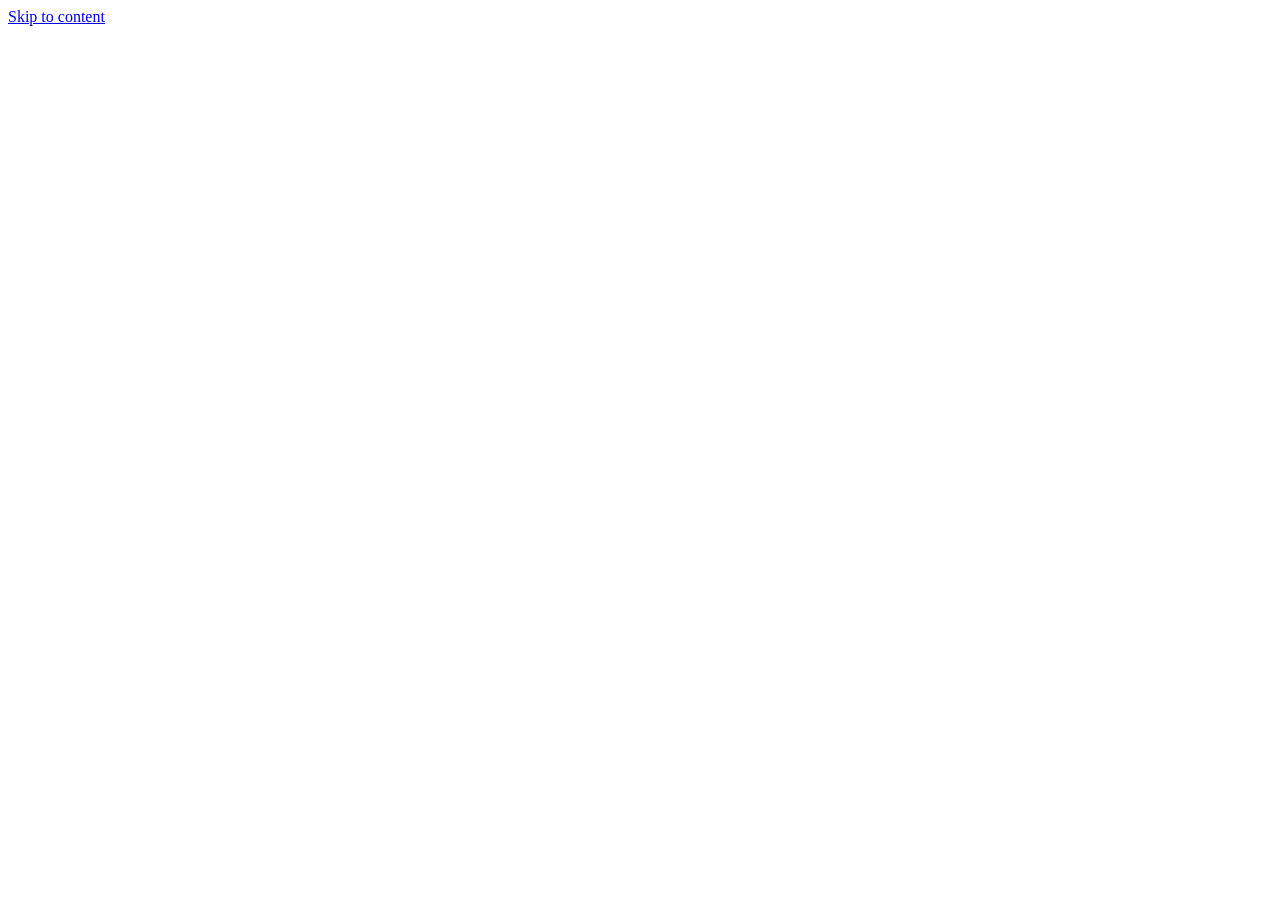
==== web/index.html @ 2badd060 "Add compatibility dating app prototype Co-authored-by: Copilot <223556219+Copilot@users.noreply.gith" ====
<!doctype html>
<html lang="en">
<head>
  <meta charset="utf-8">
  <meta name="viewport" content="width=device-width, initial-scale=1">
  <meta name="theme-color" content="#f7f5f0">
  <meta name="description" content="PAIR is a more intentional way to meet.">
  <title>PAIR — Make room for real connection</title>
  <link rel="stylesheet" href="/styles.css">
  <script src="/app.js" defer></script>
</head>
<body>
  <a class="skip" href="#content">Skip to content</a>
  <div id="app"></div>
  <div id="notice" role="status" aria-live="polite"></div>
</body>
</html>
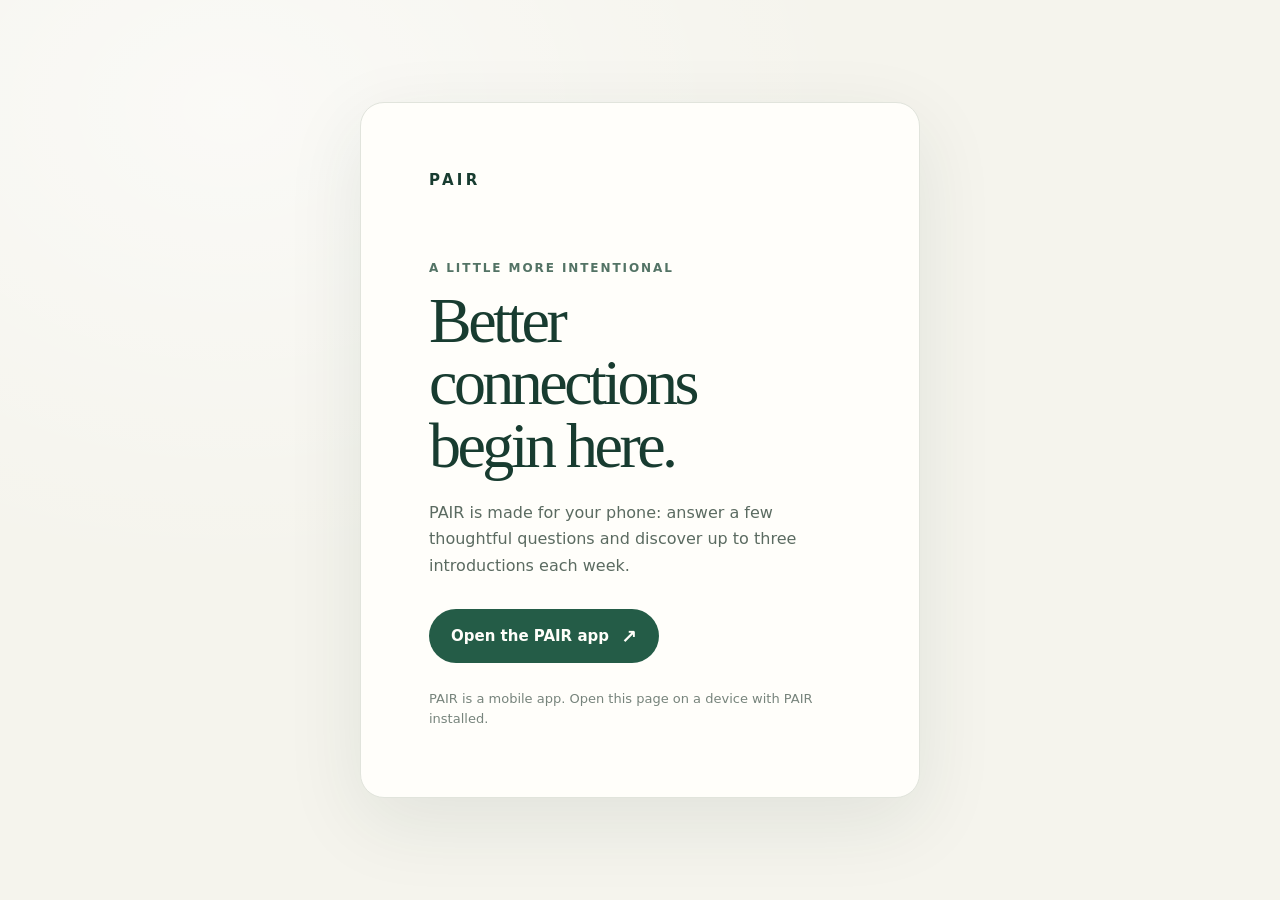
==== commit 186fb77a: "Improve mobile onboarding and app handoff Co-authored-by: Copilot <223556219+Copilot@users.noreply.g" ====
--- a/web/index.html
+++ b/web/index.html
@@ -1,17 +1,125 @@
 <!doctype html>
 <html lang="en">
-<head>
-  <meta charset="utf-8">
-  <meta name="viewport" content="width=device-width, initial-scale=1">
-  <meta name="theme-color" content="#f7f5f0">
-  <meta name="description" content="PAIR is a more intentional way to meet.">
-  <title>PAIR — Make room for real connection</title>
-  <link rel="stylesheet" href="/styles.css">
-  <script src="/app.js" defer></script>
-</head>
-<body>
-  <a class="skip" href="#content">Skip to content</a>
-  <div id="app"></div>
-  <div id="notice" role="status" aria-live="polite"></div>
-</body>
+  <head>
+    <meta charset="utf-8">
+    <meta name="viewport" content="width=device-width, initial-scale=1">
+    <meta name="theme-color" content="#183c30">
+    <meta name="description" content="PAIR is a mobile app for thoughtful introductions.">
+    <title>PAIR — made for meeting</title>
+    <style>
+      :root {
+        color-scheme: light;
+        font-family: Inter, ui-sans-serif, system-ui, -apple-system, BlinkMacSystemFont, "Segoe UI", sans-serif;
+        color: #183c30;
+        background: #f5f4ed;
+        font-synthesis: none;
+        text-rendering: optimizeLegibility;
+        -webkit-font-smoothing: antialiased;
+      }
+
+      * { box-sizing: border-box; }
+
+      body {
+        min-width: 320px;
+        min-height: 100vh;
+        margin: 0;
+        display: grid;
+        place-items: center;
+        padding: 28px;
+        background:
+          radial-gradient(ellipse at 18% 12%, rgb(255 255 255 / 54%), transparent 42%),
+          #f5f4ed;
+      }
+
+      main {
+        width: min(100%, 560px);
+        padding: clamp(32px, 8vw, 68px);
+        border: 1px solid #e1e4dc;
+        border-radius: 24px;
+        background: #fffefa;
+        box-shadow: 0 24px 80px rgb(24 60 48 / 9%);
+      }
+
+      .wordmark {
+        margin: 0;
+        color: #183c30;
+        font-size: 15px;
+        font-weight: 800;
+        letter-spacing: .22em;
+      }
+
+      .eyebrow {
+        margin: 72px 0 15px;
+        color: #537365;
+        font-size: 12px;
+        font-weight: 700;
+        letter-spacing: .16em;
+        text-transform: uppercase;
+      }
+
+      h1 {
+        max-width: 10ch;
+        margin: 0;
+        font-family: Georgia, "Times New Roman", serif;
+        font-size: clamp(44px, 10vw, 64px);
+        font-weight: 400;
+        letter-spacing: -.055em;
+        line-height: .98;
+      }
+
+      .description {
+        max-width: 38ch;
+        margin: 22px 0 30px;
+        color: #5b6b61;
+        font-size: 16px;
+        line-height: 1.65;
+      }
+
+      .open-app {
+        min-height: 54px;
+        display: inline-flex;
+        align-items: center;
+        justify-content: center;
+        gap: 12px;
+        padding: 0 22px;
+        border-radius: 999px;
+        color: #fffefa;
+        background: #245c47;
+        font-size: 15px;
+        font-weight: 700;
+        text-decoration: none;
+        transition: background-color 160ms ease, transform 160ms ease;
+      }
+
+      .open-app:hover { background: #183c30; transform: translateY(-1px); }
+      .open-app:focus-visible { outline: 3px solid #d98d69; outline-offset: 4px; }
+      .open-app span { font-size: 19px; line-height: 1; }
+
+      .note {
+        margin: 26px 0 0;
+        color: #77847c;
+        font-size: 13px;
+        line-height: 1.55;
+      }
+
+      @media (prefers-reduced-motion: reduce) {
+        *, *::before, *::after { scroll-behavior: auto !important; transition-duration: .01ms !important; }
+      }
+    </style>
+  </head>
+  <body>
+    <main>
+      <p class="wordmark">PAIR</p>
+      <p class="eyebrow">A little more intentional</p>
+      <h1>Better connections begin here.</h1>
+      <p class="description">
+        PAIR is made for your phone: answer a few thoughtful questions and
+        discover up to three introductions each week.
+      </p>
+      <a class="open-app" href="pair://open/">
+        Open the PAIR app <span aria-hidden="true">↗</span>
+      </a>
+      <p class="note">PAIR is a mobile app. Open this page on a device with PAIR installed.</p>
+    </main>
+  </body>
 </html>
